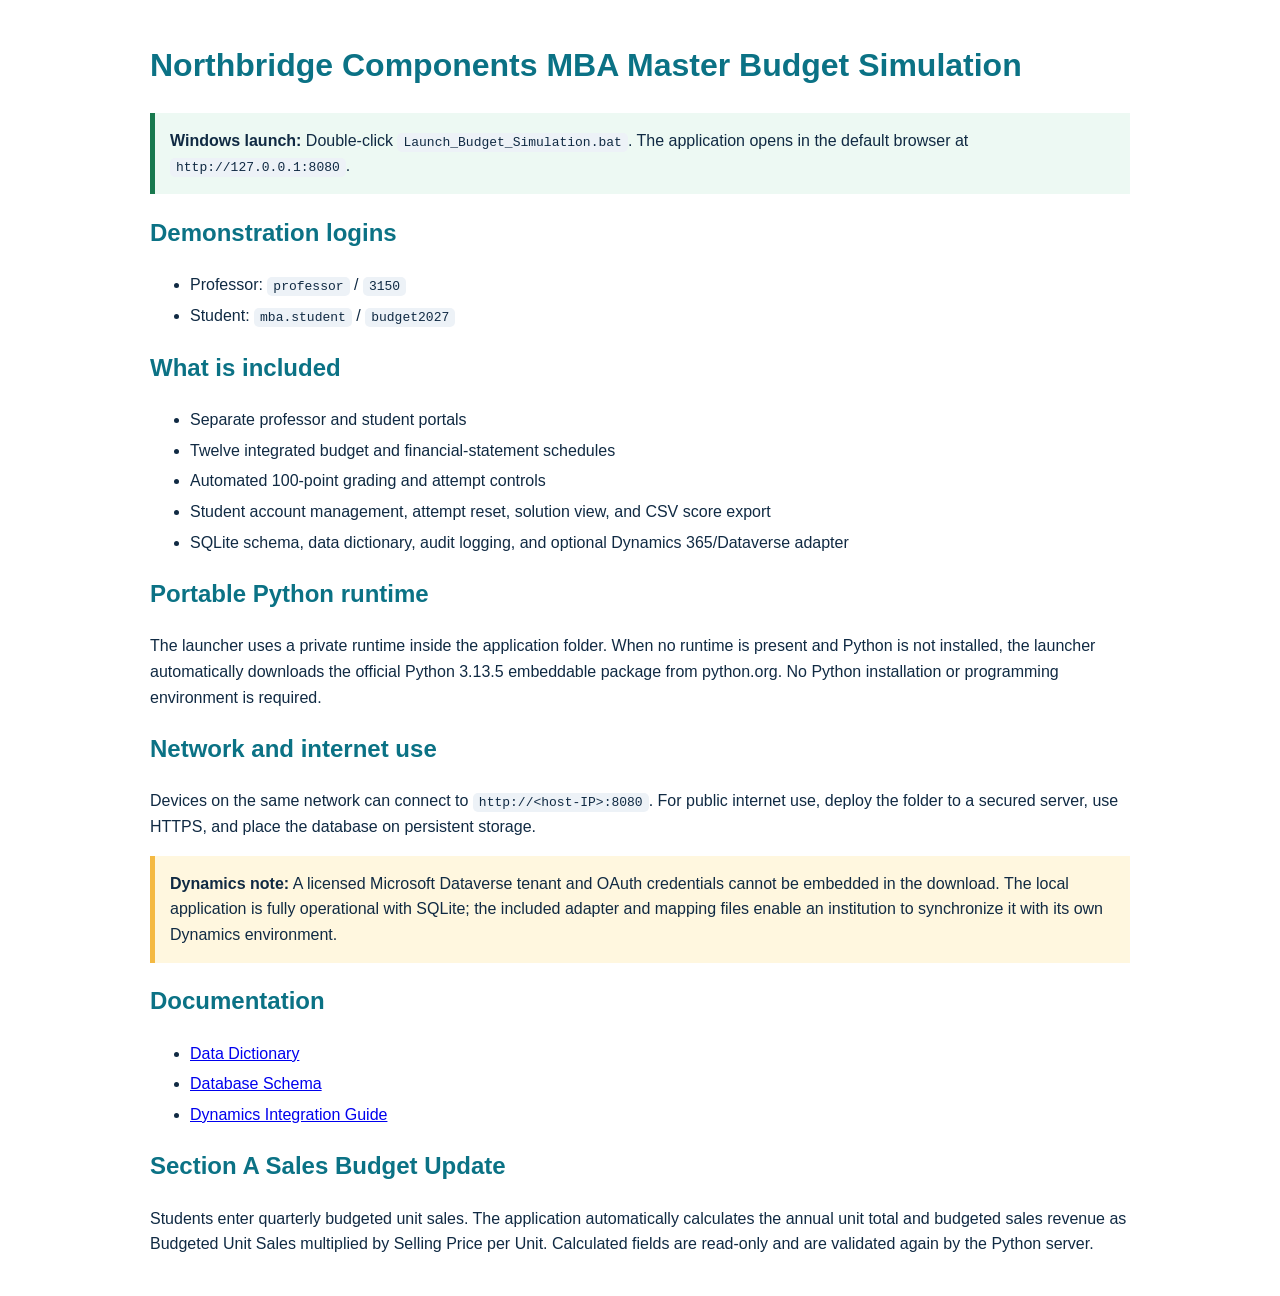
==== README.html @ 8fd63cc9 "Add files via upload" ====
<!doctype html><html><head><meta charset="utf-8"><title>Northbridge MBA Budget Simulation</title><style>body{font-family:Segoe UI,Arial,sans-serif;max-width:980px;margin:40px auto;padding:0 20px;color:#102a43;line-height:1.6}h1,h2{color:#0b7285}code{background:#edf2f7;padding:2px 6px;border-radius:5px}.callout{background:#edf9f3;border-left:5px solid #18794e;padding:15px}.warn{background:#fff7df;border-left:5px solid #f4b942;padding:15px}li{margin:5px 0}</style></head><body>
<h1>Northbridge Components MBA Master Budget Simulation</h1>
<p class="callout"><strong>Windows launch:</strong> Double-click <code>Launch_Budget_Simulation.bat</code>. The application opens in the default browser at <code>http://127.0.0.1:8080</code>.</p>
<h2>Demonstration logins</h2><ul><li>Professor: <code>professor</code> / <code>3150</code></li><li>Student: <code>mba.student</code> / <code>budget2027</code></li></ul>
<h2>What is included</h2><ul><li>Separate professor and student portals</li><li>Twelve integrated budget and financial-statement schedules</li><li>Automated 100-point grading and attempt controls</li><li>Student account management, attempt reset, solution view, and CSV score export</li><li>SQLite schema, data dictionary, audit logging, and optional Dynamics 365/Dataverse adapter</li></ul>
<h2>Portable Python runtime</h2><p>The launcher uses a private runtime inside the application folder. When no runtime is present and Python is not installed, the launcher automatically downloads the official Python 3.13.5 embeddable package from python.org. No Python installation or programming environment is required.</p>
<h2>Network and internet use</h2><p>Devices on the same network can connect to <code>http://&lt;host-IP&gt;:8080</code>. For public internet use, deploy the folder to a secured server, use HTTPS, and place the database on persistent storage.</p>
<p class="warn"><strong>Dynamics note:</strong> A licensed Microsoft Dataverse tenant and OAuth credentials cannot be embedded in the download. The local application is fully operational with SQLite; the included adapter and mapping files enable an institution to synchronize it with its own Dynamics environment.</p>
<h2>Documentation</h2><ul><li><a href="docs/data_dictionary.html">Data Dictionary</a></li><li><a href="docs/schema.html">Database Schema</a></li><li><a href="docs/dynamics_integration.html">Dynamics Integration Guide</a></li></ul>
<section><h2>Section A Sales Budget Update</h2><p>Students enter quarterly budgeted unit sales. The application automatically calculates the annual unit total and budgeted sales revenue as Budgeted Unit Sales multiplied by Selling Price per Unit. Calculated fields are read-only and are validated again by the Python server.</p></section></body></html>
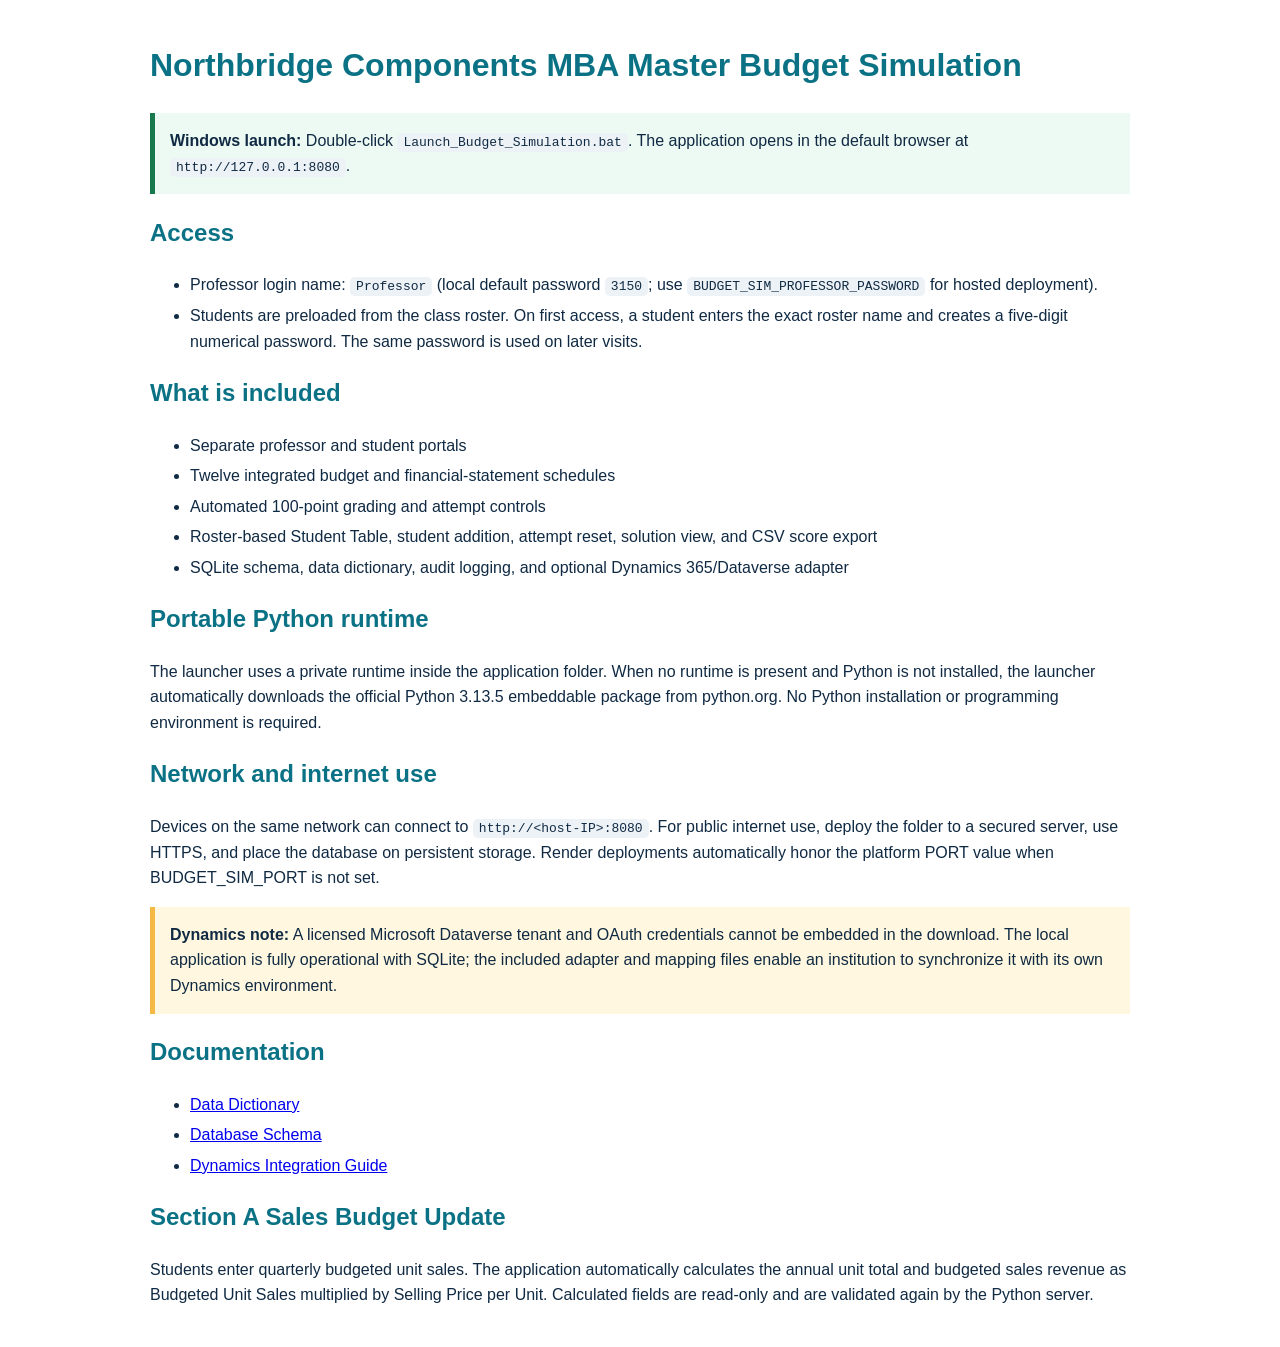
==== commit 46f1d317: "Add files via upload Update student roster and five-digit password access" ====
--- a/README.html
+++ b/README.html
@@ -1,10 +1,10 @@
 <!doctype html><html><head><meta charset="utf-8"><title>Northbridge MBA Budget Simulation</title><style>body{font-family:Segoe UI,Arial,sans-serif;max-width:980px;margin:40px auto;padding:0 20px;color:#102a43;line-height:1.6}h1,h2{color:#0b7285}code{background:#edf2f7;padding:2px 6px;border-radius:5px}.callout{background:#edf9f3;border-left:5px solid #18794e;padding:15px}.warn{background:#fff7df;border-left:5px solid #f4b942;padding:15px}li{margin:5px 0}</style></head><body>
 <h1>Northbridge Components MBA Master Budget Simulation</h1>
 <p class="callout"><strong>Windows launch:</strong> Double-click <code>Launch_Budget_Simulation.bat</code>. The application opens in the default browser at <code>http://127.0.0.1:8080</code>.</p>
-<h2>Demonstration logins</h2><ul><li>Professor: <code>professor</code> / <code>3150</code></li><li>Student: <code>mba.student</code> / <code>budget2027</code></li></ul>
-<h2>What is included</h2><ul><li>Separate professor and student portals</li><li>Twelve integrated budget and financial-statement schedules</li><li>Automated 100-point grading and attempt controls</li><li>Student account management, attempt reset, solution view, and CSV score export</li><li>SQLite schema, data dictionary, audit logging, and optional Dynamics 365/Dataverse adapter</li></ul>
+<h2>Access</h2><ul><li>Professor login name: <code>Professor</code> (local default password <code>3150</code>; use <code>BUDGET_SIM_PROFESSOR_PASSWORD</code> for hosted deployment).</li><li>Students are preloaded from the class roster. On first access, a student enters the exact roster name and creates a five-digit numerical password. The same password is used on later visits.</li></ul>
+<h2>What is included</h2><ul><li>Separate professor and student portals</li><li>Twelve integrated budget and financial-statement schedules</li><li>Automated 100-point grading and attempt controls</li><li>Roster-based Student Table, student addition, attempt reset, solution view, and CSV score export</li><li>SQLite schema, data dictionary, audit logging, and optional Dynamics 365/Dataverse adapter</li></ul>
 <h2>Portable Python runtime</h2><p>The launcher uses a private runtime inside the application folder. When no runtime is present and Python is not installed, the launcher automatically downloads the official Python 3.13.5 embeddable package from python.org. No Python installation or programming environment is required.</p>
-<h2>Network and internet use</h2><p>Devices on the same network can connect to <code>http://&lt;host-IP&gt;:8080</code>. For public internet use, deploy the folder to a secured server, use HTTPS, and place the database on persistent storage.</p>
+<h2>Network and internet use</h2><p>Devices on the same network can connect to <code>http://&lt;host-IP&gt;:8080</code>. For public internet use, deploy the folder to a secured server, use HTTPS, and place the database on persistent storage. Render deployments automatically honor the platform PORT value when BUDGET_SIM_PORT is not set.</p>
 <p class="warn"><strong>Dynamics note:</strong> A licensed Microsoft Dataverse tenant and OAuth credentials cannot be embedded in the download. The local application is fully operational with SQLite; the included adapter and mapping files enable an institution to synchronize it with its own Dynamics environment.</p>
 <h2>Documentation</h2><ul><li><a href="docs/data_dictionary.html">Data Dictionary</a></li><li><a href="docs/schema.html">Database Schema</a></li><li><a href="docs/dynamics_integration.html">Dynamics Integration Guide</a></li></ul>
 <section><h2>Section A Sales Budget Update</h2><p>Students enter quarterly budgeted unit sales. The application automatically calculates the annual unit total and budgeted sales revenue as Budgeted Unit Sales multiplied by Selling Price per Unit. Calculated fields are read-only and are validated again by the Python server.</p></section></body></html>
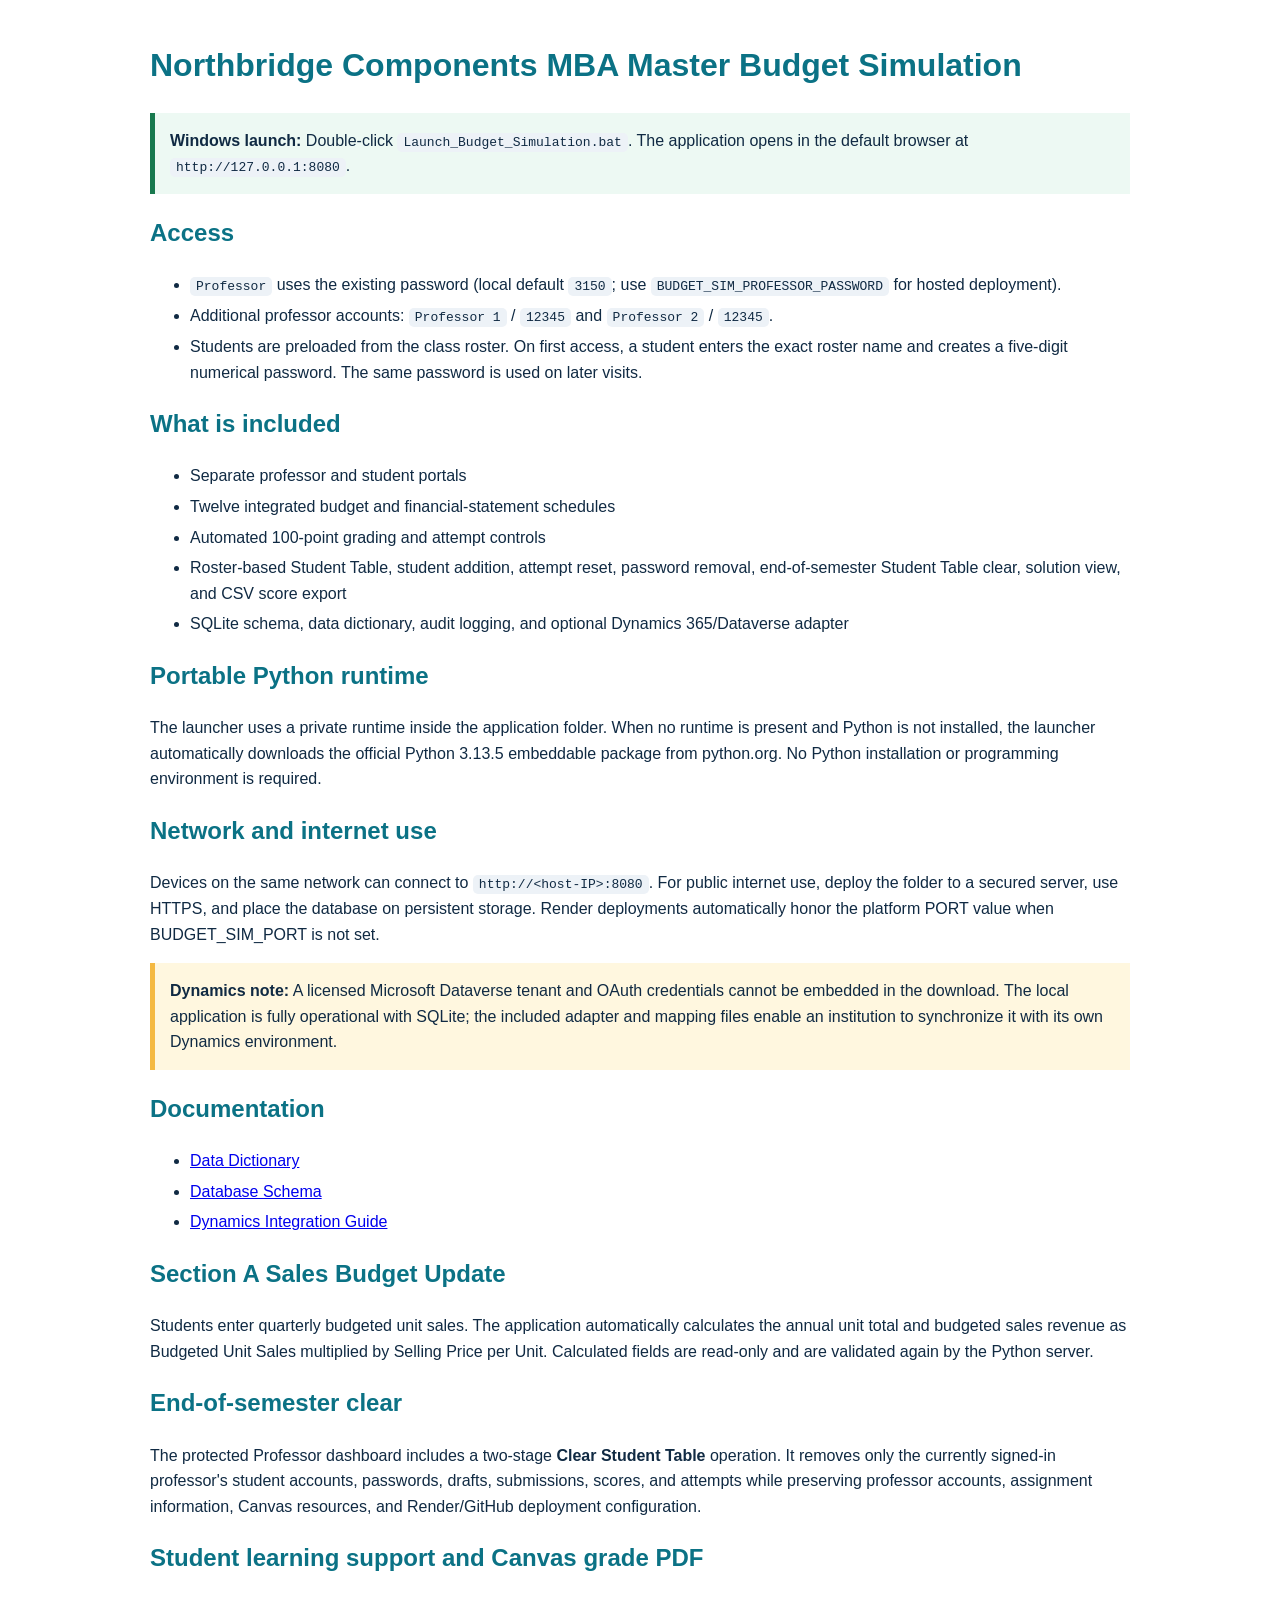
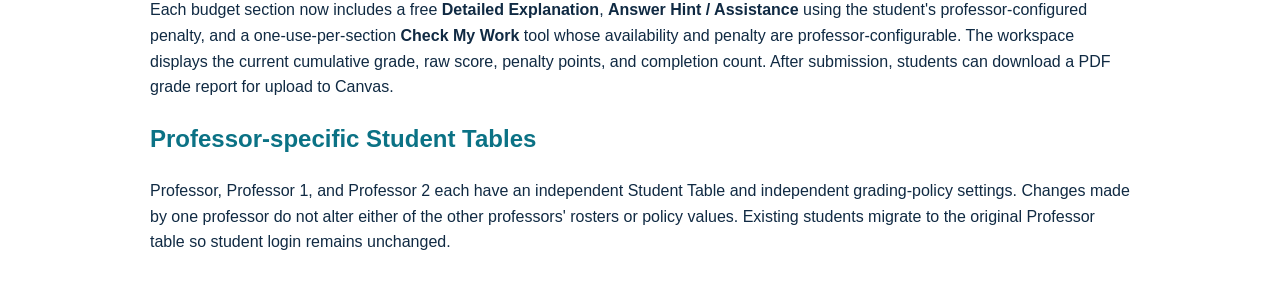
==== commit 4198a712: "Add files via upload VERSION 4-A-2" ====
--- a/README.html
+++ b/README.html
@@ -1,10 +1,10 @@
 <!doctype html><html><head><meta charset="utf-8"><title>Northbridge MBA Budget Simulation</title><style>body{font-family:Segoe UI,Arial,sans-serif;max-width:980px;margin:40px auto;padding:0 20px;color:#102a43;line-height:1.6}h1,h2{color:#0b7285}code{background:#edf2f7;padding:2px 6px;border-radius:5px}.callout{background:#edf9f3;border-left:5px solid #18794e;padding:15px}.warn{background:#fff7df;border-left:5px solid #f4b942;padding:15px}li{margin:5px 0}</style></head><body>
 <h1>Northbridge Components MBA Master Budget Simulation</h1>
 <p class="callout"><strong>Windows launch:</strong> Double-click <code>Launch_Budget_Simulation.bat</code>. The application opens in the default browser at <code>http://127.0.0.1:8080</code>.</p>
-<h2>Access</h2><ul><li>Professor login name: <code>Professor</code> (local default password <code>3150</code>; use <code>BUDGET_SIM_PROFESSOR_PASSWORD</code> for hosted deployment).</li><li>Students are preloaded from the class roster. On first access, a student enters the exact roster name and creates a five-digit numerical password. The same password is used on later visits.</li></ul>
-<h2>What is included</h2><ul><li>Separate professor and student portals</li><li>Twelve integrated budget and financial-statement schedules</li><li>Automated 100-point grading and attempt controls</li><li>Roster-based Student Table, student addition, attempt reset, solution view, and CSV score export</li><li>SQLite schema, data dictionary, audit logging, and optional Dynamics 365/Dataverse adapter</li></ul>
+<h2>Access</h2><ul><li><code>Professor</code> uses the existing password (local default <code>3150</code>; use <code>BUDGET_SIM_PROFESSOR_PASSWORD</code> for hosted deployment).</li><li>Additional professor accounts: <code>Professor 1</code> / <code>12345</code> and <code>Professor 2</code> / <code>12345</code>.</li><li>Students are preloaded from the class roster. On first access, a student enters the exact roster name and creates a five-digit numerical password. The same password is used on later visits.</li></ul>
+<h2>What is included</h2><ul><li>Separate professor and student portals</li><li>Twelve integrated budget and financial-statement schedules</li><li>Automated 100-point grading and attempt controls</li><li>Roster-based Student Table, student addition, attempt reset, password removal, end-of-semester Student Table clear, solution view, and CSV score export</li><li>SQLite schema, data dictionary, audit logging, and optional Dynamics 365/Dataverse adapter</li></ul>
 <h2>Portable Python runtime</h2><p>The launcher uses a private runtime inside the application folder. When no runtime is present and Python is not installed, the launcher automatically downloads the official Python 3.13.5 embeddable package from python.org. No Python installation or programming environment is required.</p>
 <h2>Network and internet use</h2><p>Devices on the same network can connect to <code>http://&lt;host-IP&gt;:8080</code>. For public internet use, deploy the folder to a secured server, use HTTPS, and place the database on persistent storage. Render deployments automatically honor the platform PORT value when BUDGET_SIM_PORT is not set.</p>
 <p class="warn"><strong>Dynamics note:</strong> A licensed Microsoft Dataverse tenant and OAuth credentials cannot be embedded in the download. The local application is fully operational with SQLite; the included adapter and mapping files enable an institution to synchronize it with its own Dynamics environment.</p>
 <h2>Documentation</h2><ul><li><a href="docs/data_dictionary.html">Data Dictionary</a></li><li><a href="docs/schema.html">Database Schema</a></li><li><a href="docs/dynamics_integration.html">Dynamics Integration Guide</a></li></ul>
-<section><h2>Section A Sales Budget Update</h2><p>Students enter quarterly budgeted unit sales. The application automatically calculates the annual unit total and budgeted sales revenue as Budgeted Unit Sales multiplied by Selling Price per Unit. Calculated fields are read-only and are validated again by the Python server.</p></section></body></html>
+<section><h2>Section A Sales Budget Update</h2><p>Students enter quarterly budgeted unit sales. The application automatically calculates the annual unit total and budgeted sales revenue as Budgeted Unit Sales multiplied by Selling Price per Unit. Calculated fields are read-only and are validated again by the Python server.</p></section><h2>End-of-semester clear</h2><p>The protected Professor dashboard includes a two-stage <strong>Clear Student Table</strong> operation. It removes only the currently signed-in professor's student accounts, passwords, drafts, submissions, scores, and attempts while preserving professor accounts, assignment information, Canvas resources, and Render/GitHub deployment configuration.</p><section><h2>Student learning support and Canvas grade PDF</h2><p>Each budget section now includes a free <strong>Detailed Explanation</strong>, <strong>Answer Hint / Assistance</strong> using the student's professor-configured penalty, and a one-use-per-section <strong>Check My Work</strong> tool whose availability and penalty are professor-configurable. The workspace displays the current cumulative grade, raw score, penalty points, and completion count. After submission, students can download a PDF grade report for upload to Canvas.</p></section><section><h2>Professor-specific Student Tables</h2><p>Professor, Professor 1, and Professor 2 each have an independent Student Table and independent grading-policy settings. Changes made by one professor do not alter either of the other professors' rosters or policy values. Existing students migrate to the original Professor table so student login remains unchanged.</p></section></body></html>
